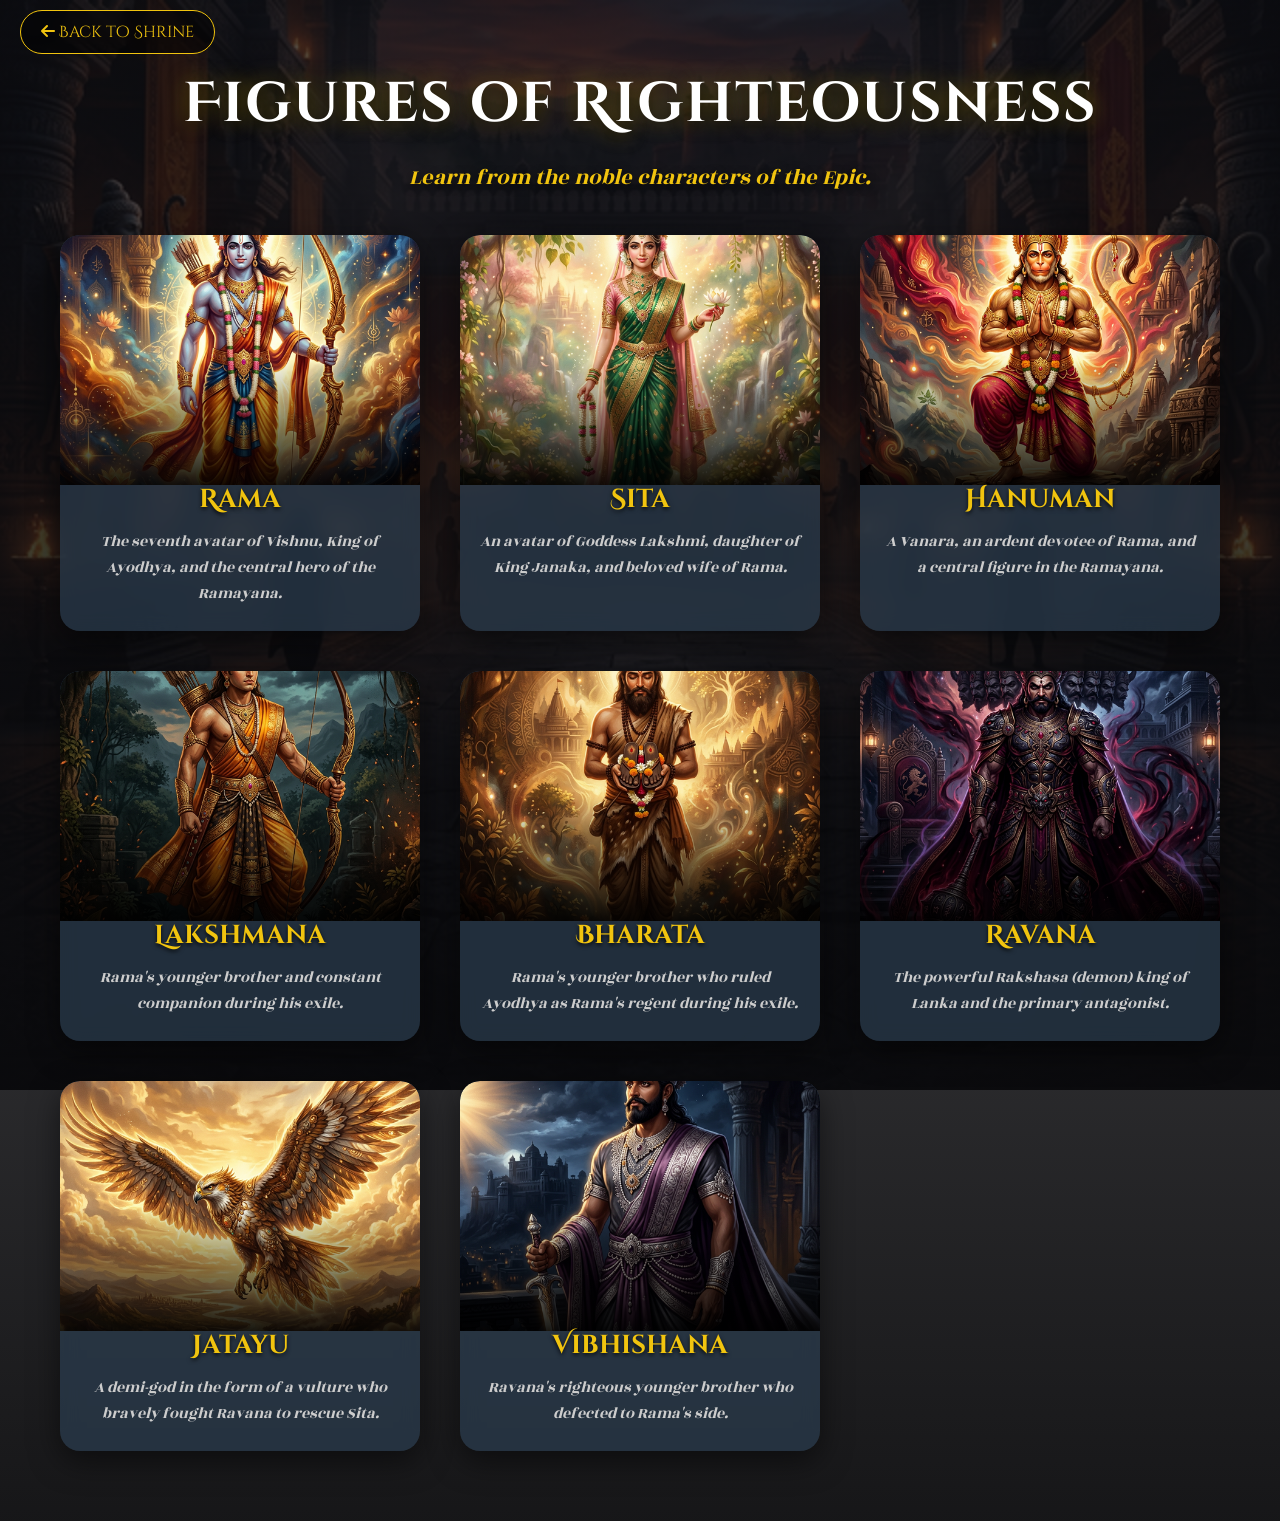
==== characters.html @ 918b29e3 "Ramayan-Your Life Guide" ====
<!DOCTYPE html>
<html lang="en">
<head>
    <link rel="icon" type="image/png" href="assets/favicon.png">
    <meta charset="UTF-8">
    <meta name="viewport" content="width=device-width, initial-scale=1.0">
    <title>Noble Characters | Ramayan</title>
    <link href="https://fonts.googleapis.com/css2?family=Cinzel+Decorative:wght@400;700;900&family=Rozha+One&display=swap" rel="stylesheet">
    <link rel="stylesheet" href="global.css">
    <link rel="stylesheet" href="characters.css">
    <link rel="stylesheet" href="https://cdnjs.cloudflare.com/ajax/libs/font-awesome/6.4.0/css/all.min.css">
</head>
<body>
    <div class="back-btn-container fade-in">
        <a href="index.html#main-app" class="back-btn"><i class="fa-solid fa-arrow-left"></i> Back to Shrine</a>
    </div>

    <div class="page-container fade-in">
        <header class="page-header">
            <h2>Figures of Righteousness</h2>
            <p>Learn from the noble characters of the Epic.</p>
        </header>

        <main class="content-container">
            <section id="characters" class="app-section">
                <!-- Character cards populated by JS -->
                <div id="character-grid" class="character-grid">
                </div>
            </section>
        </main>
    </div>

    <!-- Character Modal Overlay -->
    <div id="character-modal" class="modal hidden">
        <div class="modal-content glass-panel">
            <span id="close-modal" class="close-btn">&times;</span>
            <div class="modal-header">
                <img id="modal-img" src="" alt="Character Visual">
                <h3 id="modal-name"></h3>
            </div>
            <div class="modal-body">
                <div class="trait-row">
                    <div class="trait-icon"><i class="fa-solid fa-id-badge"></i></div>
                    <div>
                        <strong>Sacred Role</strong>
                        <p id="modal-role"></p>
                    </div>
                </div>
                <div class="trait-row">
                    <div class="trait-icon"><i class="fa-solid fa-star"></i></div>
                    <div>
                        <strong>Dharma / Traits</strong>
                        <p id="modal-traits"></p>
                    </div>
                </div>
                <div class="teachings-box">
                    <h4><i class="fa-solid fa-scroll"></i> Core Teachings</h4>
                    <p id="modal-teachings"></p>
                </div>
            </div>
        </div>
    </div>

    <script src="script.js"></script>
</body>
</html>
---- global.css ----
/* --- Global Variables & Theme --- */
:root {
    --primary-color: #D35400; /* Saffron/Orange */
    --primary-dark: #A04000;
    --secondary-color: #F1C40F; /* Gold */
    --accent-color: #8E44AD; /* Deep Purple */
    --text-light: #FDFEFE;
    --text-dark: #2C3E50;
    --bg-dark: #1A1A1D; /* Deep Charcoal Base */
    --bg-card: rgba(44, 62, 80, 0.7); /* Glassmorphism Base */
    --glass-border: rgba(255, 255, 255, 0.1);
    
    --font-heading: 'Cinzel Decorative', serif;
    --font-body: 'Rozha One', serif;
    
    --transition-fast: 0.3s ease;
    --transition-slow: 0.8s ease-in-out;
}

* {
    margin: 0;
    padding: 0;
    box-sizing: border-box;
}

body {
    font-family: var(--font-body);
    background-color: var(--bg-dark);
    color: var(--text-light);
    overflow-x: hidden;
    line-height: 1.6;
    background-image: radial-gradient(circle at top right, #3E2723 0%, #1A1A1D 60%);
    min-height: 100vh;
}

/* --- Shared Utility Classes --- */
.hidden {
    display: none !important;
}

.primary-btn {
    background: linear-gradient(135deg, var(--primary-color), var(--primary-dark));
    color: var(--text-light);
    border: none;
    padding: 12px 24px;
    font-family: var(--font-heading);
    font-weight: bold;
    font-size: 1.1rem;
    border-radius: 30px;
    cursor: pointer;
    transition: var(--transition-fast);
    box-shadow: 0 4px 15px rgba(211, 84, 0, 0.4);
    text-transform: uppercase;
    letter-spacing: 1px;
    text-decoration: none;
    display: inline-block;
}

.primary-btn:hover {
    transform: translateY(-2px);
    box-shadow: 0 6px 20px rgba(211, 84, 0, 0.6);
    background: linear-gradient(135deg, var(--primary-dark), var(--primary-color));
}

.glow-btn {
    animation: pulseGlow 2s infinite;
}

@keyframes pulseGlow {
    0% { box-shadow: 0 0 10px rgba(211, 84, 0, 0.4); }
    50% { box-shadow: 0 0 25px rgba(241, 196, 15, 0.8), 0 0 50px rgba(241, 196, 15, 0.4); }
    100% { box-shadow: 0 0 10px rgba(211, 84, 0, 0.4); }
}

.glass-panel {
    background: var(--bg-card);
    backdrop-filter: blur(10px);
    -webkit-backdrop-filter: blur(10px);
    border: 1px solid var(--glass-border);
    border-radius: 15px;
    box-shadow: 0 8px 32px 0 rgba(0, 0, 0, 0.4);
}

.page-header {
    text-align: center;
    padding: 40px 20px;
}

.page-header h2 {
    font-family: var(--font-heading);
    font-size: 3.5rem;
    color: #fff;
    text-shadow: 0px 4px 15px rgba(0, 0, 0, 0.8), 0 0 20px rgba(241, 196, 15, 0.5);
    margin-bottom: 10px;
    letter-spacing: 2px;
}

.page-header p {
    color: var(--secondary-color);
    font-style: italic;
    font-size: 1.4rem;
    text-shadow: 0px 2px 10px rgba(0, 0, 0, 0.8);
}

.back-btn-container {
    position: absolute;
    top: 20px;
    left: 20px;
    z-index: 100;
}

.back-btn {
    background: rgba(0, 0, 0, 0.5);
    color: var(--secondary-color);
    border: 1px solid var(--secondary-color);
    padding: 10px 20px;
    border-radius: 30px;
    text-decoration: none;
    font-family: var(--font-heading);
    transition: var(--transition-fast);
    backdrop-filter: blur(5px);
}

.back-btn:hover {
    background: var(--secondary-color);
    color: var(--bg-dark);
}

/* Animations */
.fade-in {
    animation: fadeIn 1s ease forwards;
}

@keyframes fadeIn {
    from { opacity: 0; }
    to { opacity: 1; }
}

.slide-up {
    animation: slideUp 0.6s cubic-bezier(0.165, 0.84, 0.44, 1) forwards;
}

@keyframes slideUp {
    from { opacity: 0; transform: translateY(30px); }
    to { opacity: 1; transform: translateY(0); }
}
---- characters.css ----
/* --- characters.css --- */
body {
    background: linear-gradient(to bottom, rgba(15, 15, 20, 0.7), rgba(10, 10, 12, 0.95)), url('assets/characters_bg.png') center/cover no-repeat fixed;
}

.page-container {
    max-width: 1200px;
    margin: 0 auto;
    padding: 20px;
}

.character-grid {
    display: grid;
    grid-template-columns: repeat(auto-fill, minmax(280px, 1fr));
    gap: 40px;
    padding-bottom: 50px;
}

.character-card {
    background: var(--bg-card);
    border-radius: 20px;
    overflow: hidden;
    cursor: pointer;
    transition: all var(--transition-fast);
    text-align: center;
    box-shadow: 0 10px 30px rgba(0,0,0,0.5);
    backdrop-filter: blur(10px);
    border: none; /* Remove any default or glass borders */
}

.character-card:hover {
    transform: translateY(-15px);
    box-shadow: 0 20px 50px rgba(241, 196, 15, 0.4);
}

.character-img-container {
    height: 250px;
    width: 100%;
    overflow: hidden;
    position: relative;
    margin: 0;
    padding: 0;
    border-radius: 20px 20px 0 0; /* Match card radius */
}

.character-img-container::after {
    content: '';
    position: absolute;
    bottom: 0; left: 0; width: 100%; height: 50%;
    background: linear-gradient(to top, rgba(0,0,0,0.9), transparent);
}

.character-img-container img {
    display: block;
    width: 100%;
    height: 100%;
    object-fit: cover;
    margin: 0;
    padding: 0;
    border: none;
    transform: scale(1.08);
    transition: transform 0.6s ease;
}

.character-card:hover .character-img-container img {
    transform: scale(1.15);
}

.character-info {
    padding: 25px 20px;
    position: relative;
    z-index: 2;
    margin-top: -30px;
}

.character-info h4 {
    font-family: var(--font-heading);
    color: var(--secondary-color);
    font-size: 1.6rem;
    margin-bottom: 8px;
    text-shadow: 0 2px 4px rgba(0,0,0,0.8);
}

.character-info p {
    font-size: 1rem;
    color: #ccc;
    font-style: italic;
}

/* --- Modal --- */
.modal {
    position: fixed;
    z-index: 2000;
    left: 0;
    top: 0;
    width: 100%;
    height: 100%;
    background-color: rgba(0,0,0,0.85);
    display: flex;
    justify-content: center;
    align-items: center;
    backdrop-filter: blur(5px);
}

.modal-content {
    background-color: rgba(26, 26, 29, 0.95);
    width: 90%;
    max-width: 700px;
    border-radius: 20px;
    position: relative;
    animation: zoomIn 0.4s cubic-bezier(0.175, 0.885, 0.32, 1.275);
    overflow: hidden;
    border: 1px solid var(--secondary-color);
    box-shadow: 0 0 50px rgba(241, 196, 15, 0.2);
}

@keyframes zoomIn {
    from { transform: scale(0.9); opacity: 0; }
    to { transform: scale(1); opacity: 1; }
}

.close-btn {
    position: absolute;
    top: 20px;
    right: 25px;
    color: #fff;
    font-size: 32px;
    font-weight: bold;
    cursor: pointer;
    z-index: 10;
    transition: color 0.2s, transform 0.2s;
    background: rgba(0,0,0,0.5);
    width: 40px; height: 40px;
    display: flex; justify-content: center; align-items: center;
    border-radius: 50%;
}

.close-btn:hover {
    color: var(--primary-color);
    transform: rotate(90deg);
}

.modal-header {
    height: 300px;
    position: relative;
}

.modal-header img {
    width: 100%;
    height: 100%;
    object-fit: cover;
    object-position: center top;
    opacity: 0.7;
    mask-image: linear-gradient(to bottom, black 50%, transparent 100%);
    -webkit-mask-image: linear-gradient(to bottom, black 50%, transparent 100%);
}

.modal-header h3 {
    position: absolute;
    bottom: 20px;
    left: 40px;
    font-family: var(--font-heading);
    font-size: 3.5rem;
    color: var(--secondary-color);
    text-shadow: 2px 2px 10px rgba(0,0,0,0.9);
}

.modal-body {
    padding: 20px 40px 40px;
}

.trait-row {
    display: flex;
    gap: 20px;
    margin-bottom: 25px;
    align-items: flex-start;
}

.trait-icon {
    font-size: 2rem;
    color: var(--primary-color);
    opacity: 0.8;
}

.trait-row strong {
    font-size: 1.2rem;
    color: var(--secondary-color);
    display: block;
    margin-bottom: 5px;
}

.trait-row p {
    font-size: 1.1rem;
    color: #e0e0e0;
}

.teachings-box {
    background: linear-gradient(135deg, rgba(211, 84, 0, 0.1), rgba(241, 196, 15, 0.05));
    border-left: 4px solid var(--secondary-color);
    padding: 25px;
    margin-top: 30px;
    border-radius: 0 12px 12px 0;
}

.teachings-box h4 {
    color: var(--secondary-color);
    margin-bottom: 15px;
    font-size: 1.4rem;
    font-family: var(--font-heading);
}

#modal-teachings {
    font-size: 1.15rem;
    line-height: 1.6;
    font-style: italic;
}
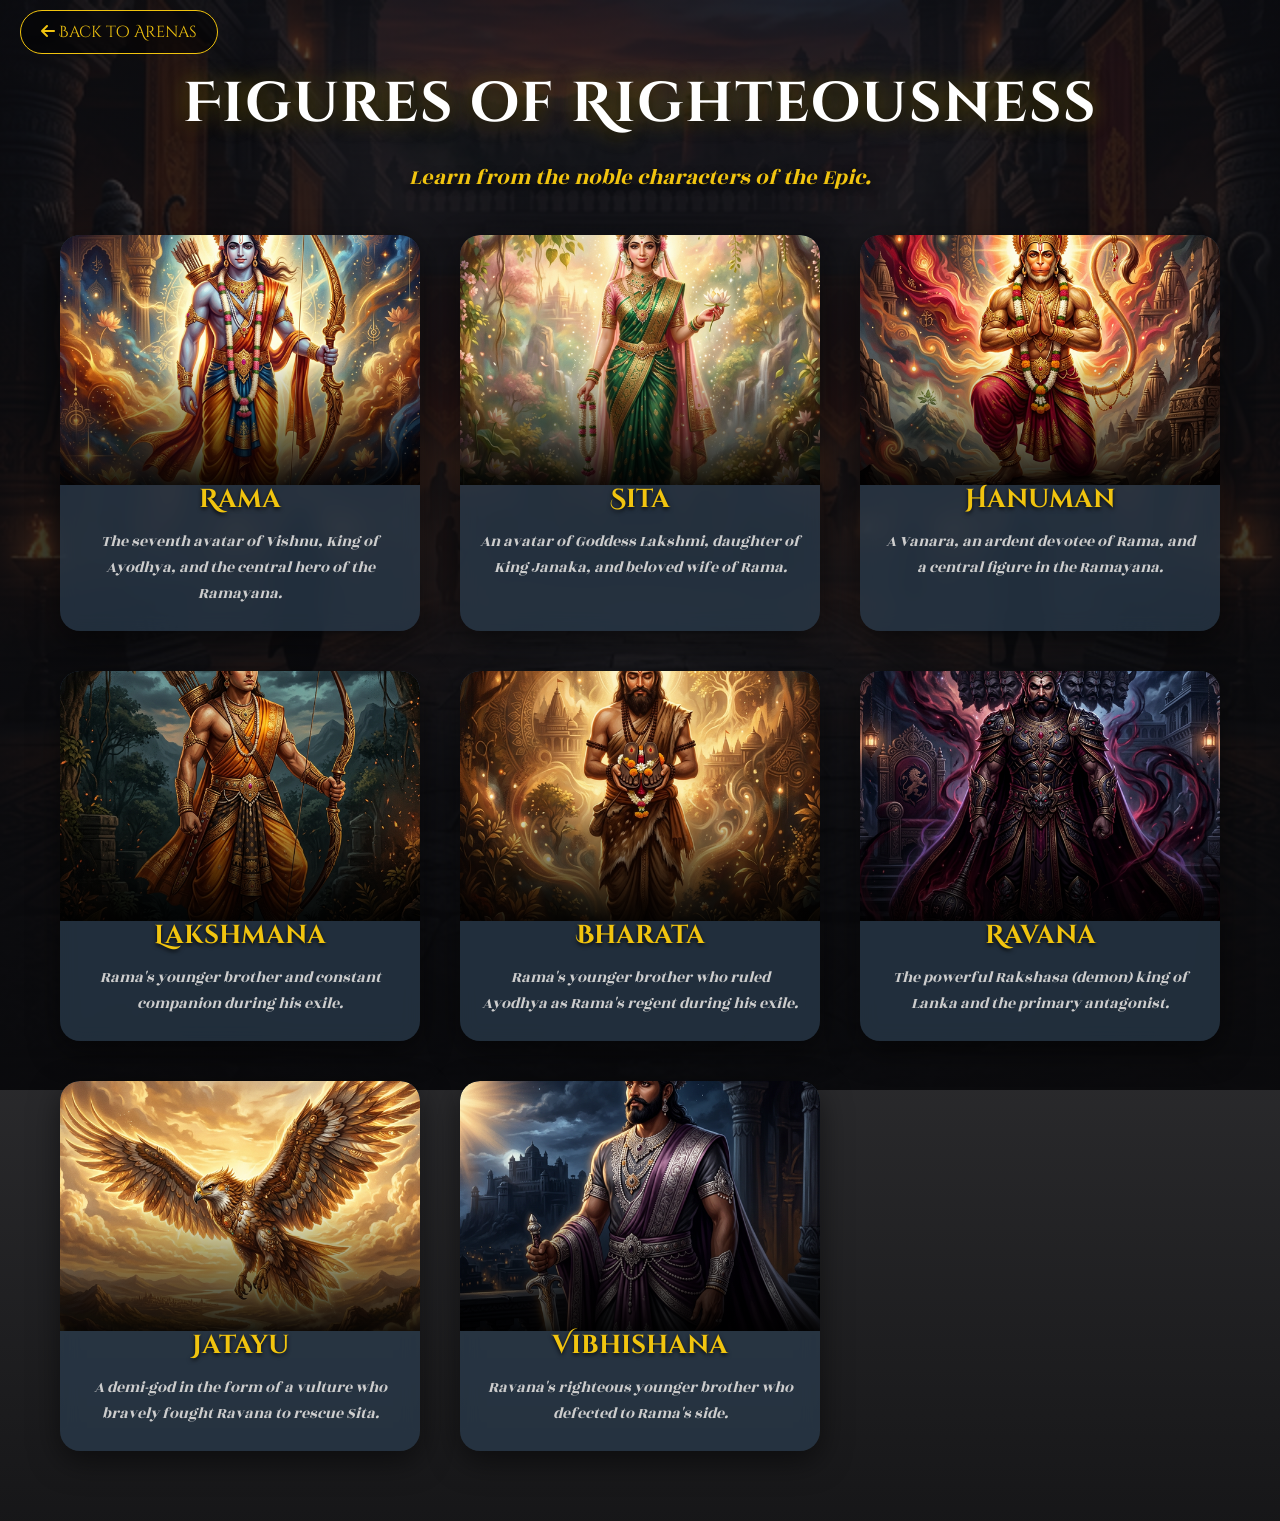
==== commit ba1422fb: "Redirection of pages rectified" ====
--- a/characters.html
+++ b/characters.html
@@ -12,7 +12,7 @@
 </head>
 <body>
     <div class="back-btn-container fade-in">
-        <a href="index.html#main-app" class="back-btn"><i class="fa-solid fa-arrow-left"></i> Back to Shrine</a>
+        <a href="index.html#main-app" class="back-btn"><i class="fa-solid fa-arrow-left"></i> Back to Arenas</a>
     </div>
 
     <div class="page-container fade-in">
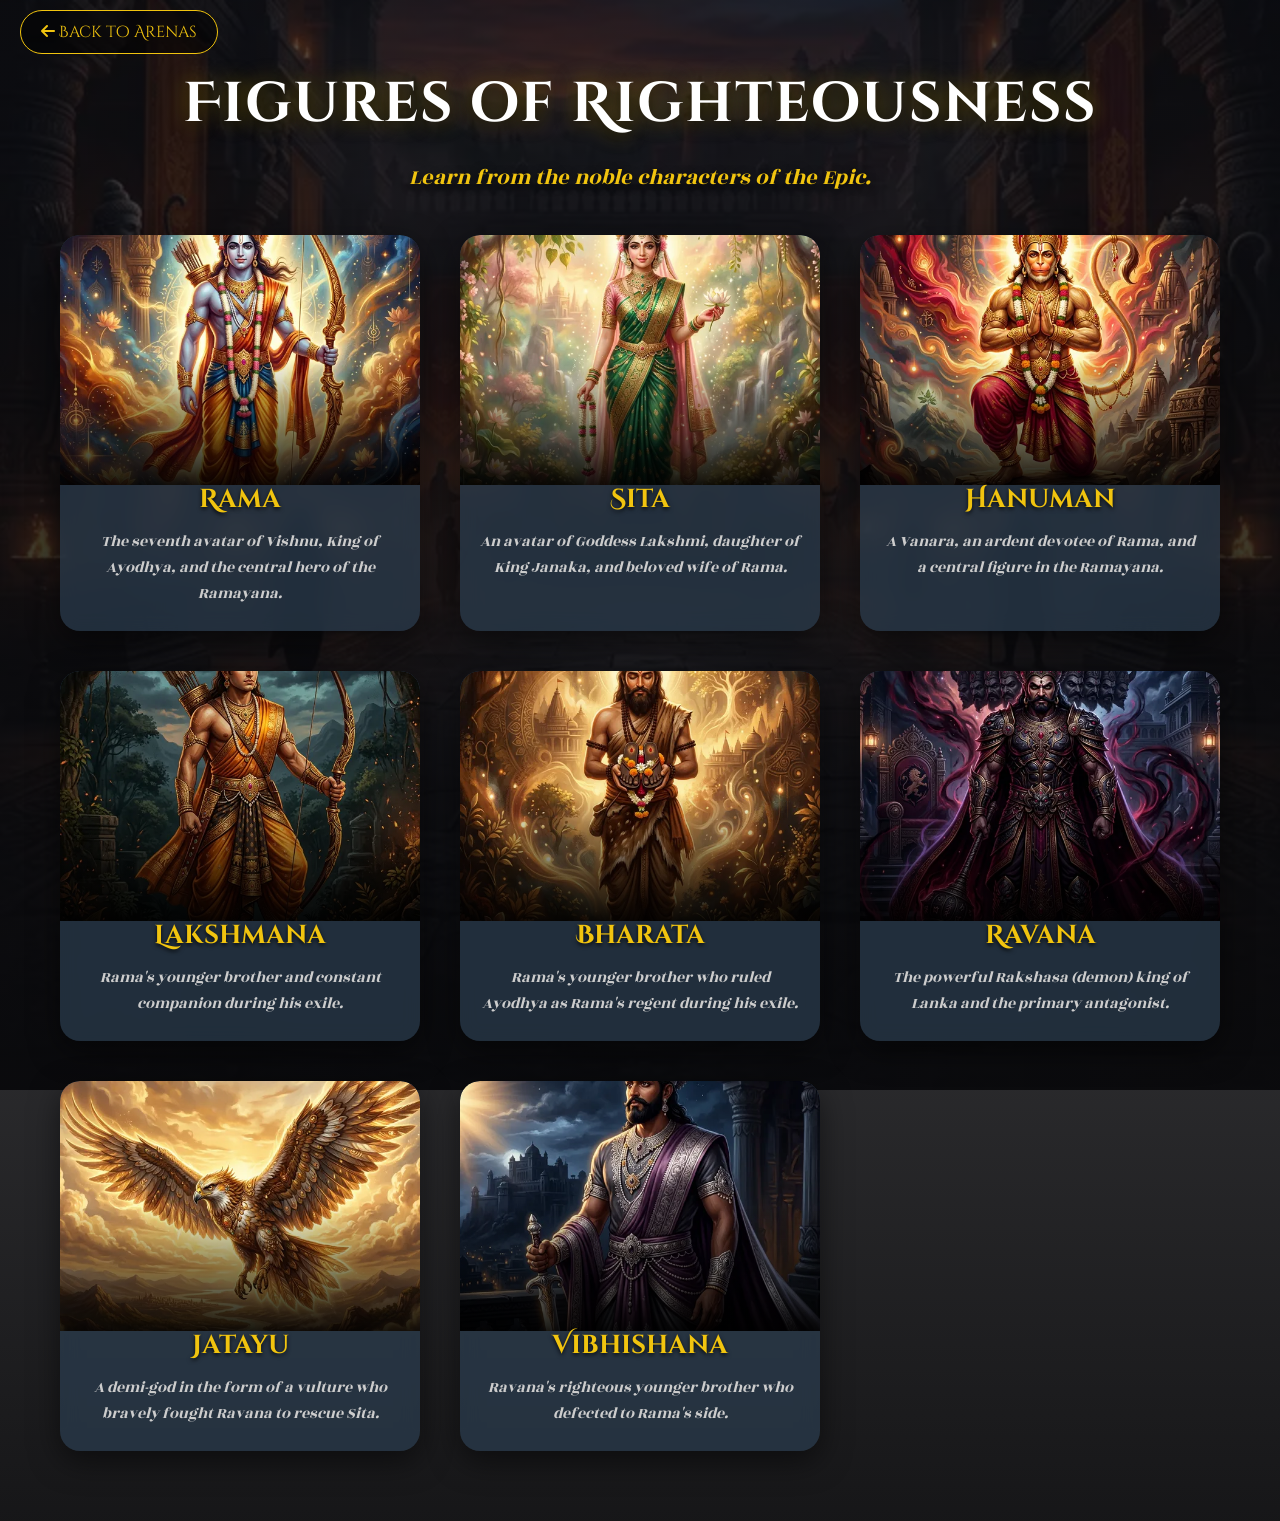
==== commit e6aa85ba: "Image loading error rectified" ====
--- a/characters.html
+++ b/characters.html
@@ -1,13 +1,17 @@
 <!DOCTYPE html>
 <html lang="en">
 <head>
-    <link rel="icon" type="image/png" href="assets/favicon.png">
+    <link rel="icon" type="image/png" href="assets/favicon.webp">
     <meta charset="UTF-8">
     <meta name="viewport" content="width=device-width, initial-scale=1.0">
     <title>Noble Characters | Ramayan</title>
     <link href="https://fonts.googleapis.com/css2?family=Cinzel+Decorative:wght@400;700;900&family=Rozha+One&display=swap" rel="stylesheet">
     <link rel="stylesheet" href="global.css">
     <link rel="stylesheet" href="characters.css">
+    
+    <!-- Preload background image -->
+    <link rel="preload" href="assets/characters_bg.webp" as="image">
+    
     <link rel="stylesheet" href="https://cdnjs.cloudflare.com/ajax/libs/font-awesome/6.4.0/css/all.min.css">
 </head>
 <body>
--- a/characters.css
+++ b/characters.css
@@ -1,6 +1,6 @@
 /* --- characters.css --- */
 body {
-    background: linear-gradient(to bottom, rgba(15, 15, 20, 0.7), rgba(10, 10, 12, 0.95)), url('assets/characters_bg.png') center/cover no-repeat fixed;
+    background: linear-gradient(to bottom, rgba(15, 15, 20, 0.7), rgba(10, 10, 12, 0.95)), url('assets/characters_bg.webp') center/cover no-repeat fixed;
 }
 
 .page-container {
